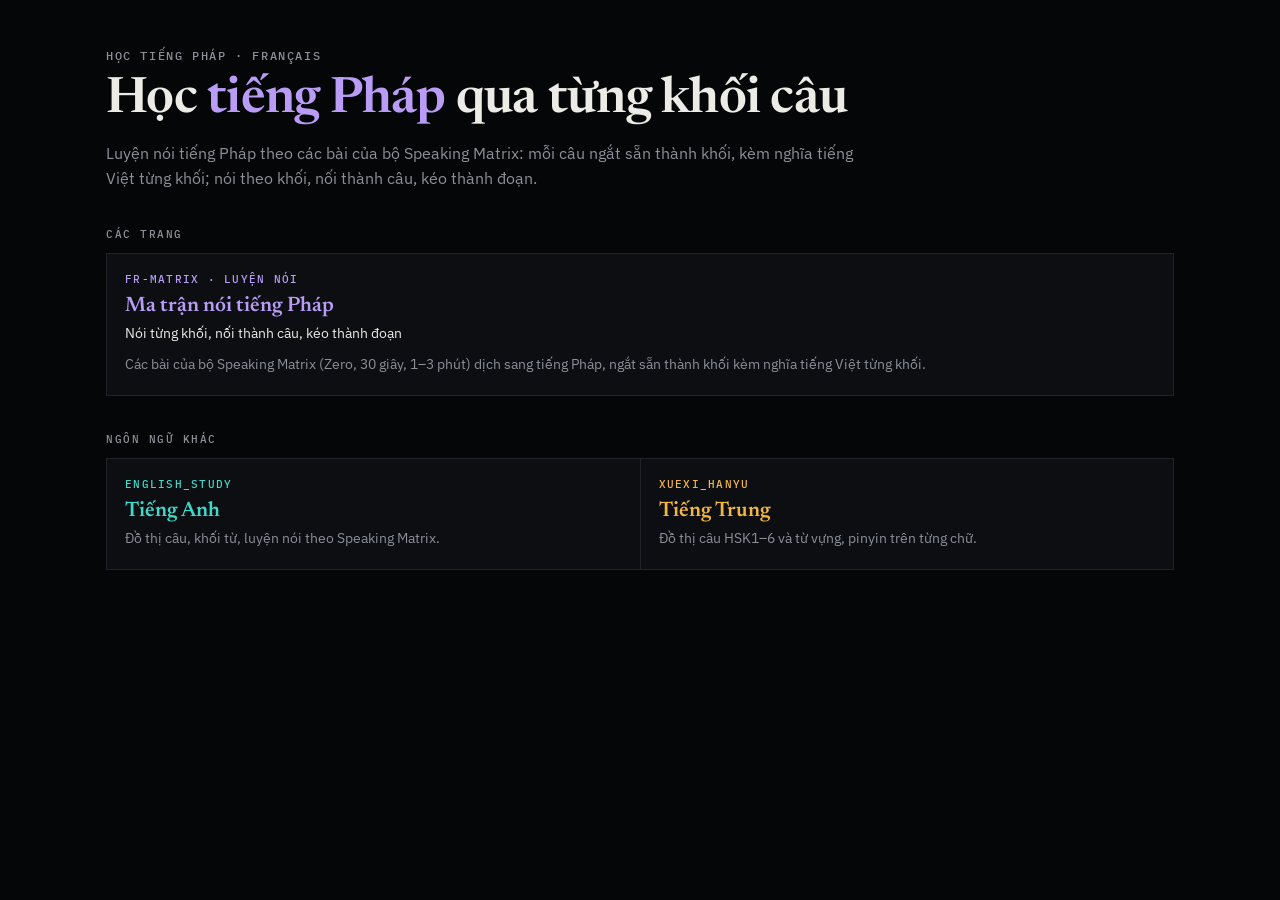
==== src/index.html @ 8d7e86f6 "Trang luyện nói tiếng Pháp theo các bài Speaking Matrix Bản đầu: 1735/2698 câu đã dịch; các bài còn " ====
<!doctype html>
<html lang="vi">
<head>
<meta charset="utf-8">
<meta name="viewport" content="width=device-width, initial-scale=1">
<title>Học tiếng Pháp</title>
<link rel="stylesheet" href="https://fonts.googleapis.com/css2?family=IBM+Plex+Mono:wght@400;500&family=IBM+Plex+Sans:wght@400;500;600&family=Newsreader:opsz,wght@6..72,400;6..72,600&display=swap">
<style>
  /* Tông noir như các trang bên dưới, không đổi theo sáng/tối của máy. */
  :root{
    --bg:#050608; --panel:#0C0E11; --panel2:#161B20; --ink:#EDEBE6; --muted:#8B9098; --line:#1E242A;
    --en:#3ED9C9; --zh:#F2B646; --fr:#B99CF6;
  }
  *{box-sizing:border-box}
  body{margin:0; background:var(--bg); color:var(--ink);
    font:15px/1.55 "IBM Plex Sans", system-ui, -apple-system, "Segoe UI", sans-serif; -webkit-font-smoothing:antialiased}
  .wrap{max-width:1100px; margin:0 auto; padding:48px 16px 64px}
  .eyebrow{margin:0 0 10px; color:var(--muted); font:500 11.5px "IBM Plex Mono", monospace; letter-spacing:.14em; text-transform:uppercase}
  h1{margin:0 0 14px; font:600 clamp(30px, 5vw, 50px)/1.08 "Newsreader", Georgia, serif; letter-spacing:-.015em}
  h1 em{font-style:normal; color:var(--k)}
  .lede{margin:0 0 36px; max-width:760px; color:var(--muted); font-size:16px}
  h2{margin:36px 0 12px; font:500 11px "IBM Plex Mono", monospace; letter-spacing:.14em; text-transform:uppercase; color:var(--muted)}
  .grid{display:grid; grid-template-columns:repeat(auto-fit, minmax(260px, 1fr)); gap:1px; background:var(--line); border:1px solid var(--line)}
  a.card{display:block; padding:18px 18px 20px; background:var(--panel); color:inherit; text-decoration:none; transition:background .12s}
  a.card:hover{background:var(--panel2)}
  a.card:focus-visible{outline:2px solid var(--k); outline-offset:-2px}
  .en{--k:var(--en)} .zh{--k:var(--zh)} .fr{--k:var(--fr)}
  .card .n{display:block; margin-bottom:8px; color:var(--k); font:500 10.5px "IBM Plex Mono", monospace; letter-spacing:.12em; text-transform:uppercase}
  .card h3{margin:0 0 4px; font:600 21px/1.2 "Newsreader", Georgia, serif; color:var(--k)}
  .card .tag{margin:0 0 10px; color:var(--ink); font-size:13.5px}
  .card p{margin:0; color:var(--muted); font-size:13.5px}
</style>
</head>
<body>
<div class="wrap fr">
  <p class="eyebrow">Học tiếng Pháp · <span lang="fr">Français</span></p>
  <h1>Học <em>tiếng Pháp</em> qua từng khối câu</h1>
  <p class="lede">Luyện nói tiếng Pháp theo các bài của bộ Speaking Matrix: mỗi câu ngắt sẵn thành khối, kèm nghĩa tiếng Việt từng khối; nói theo khối, nối thành câu, kéo thành đoạn.</p>

  <h2>Các trang</h2>
  <div class="grid">
    <a class="card fr" href="fr-matrix/index.html">
      <span class="n">fr-matrix · luyện nói</span>
      <h3>Ma trận nói tiếng Pháp</h3>
      <p class="tag">Nói từng khối, nối thành câu, kéo thành đoạn</p>
      <p>Các bài của bộ Speaking Matrix (Zero, 30 giây, 1–3 phút) dịch sang tiếng Pháp, ngắt sẵn thành khối kèm nghĩa tiếng Việt từng khối.</p>
    </a>
  </div>

  <h2>Ngôn ngữ khác</h2>
  <div class="grid">
    <a class="card en" href="https://tmn281196.github.io/english_study/">
      <span class="n">english_study</span>
      <h3>Tiếng Anh</h3>
      <p>Đồ thị câu, khối từ, luyện nói theo Speaking Matrix.</p>
    </a>
    <a class="card zh" href="https://tmn281196.github.io/xuexi_hanyu/">
      <span class="n">xuexi_hanyu</span>
      <h3>Tiếng Trung</h3>
      <p>Đồ thị câu HSK1–6 và từ vựng, pinyin trên từng chữ.</p>
    </a>
  </div>

</div>
</body>
</html>
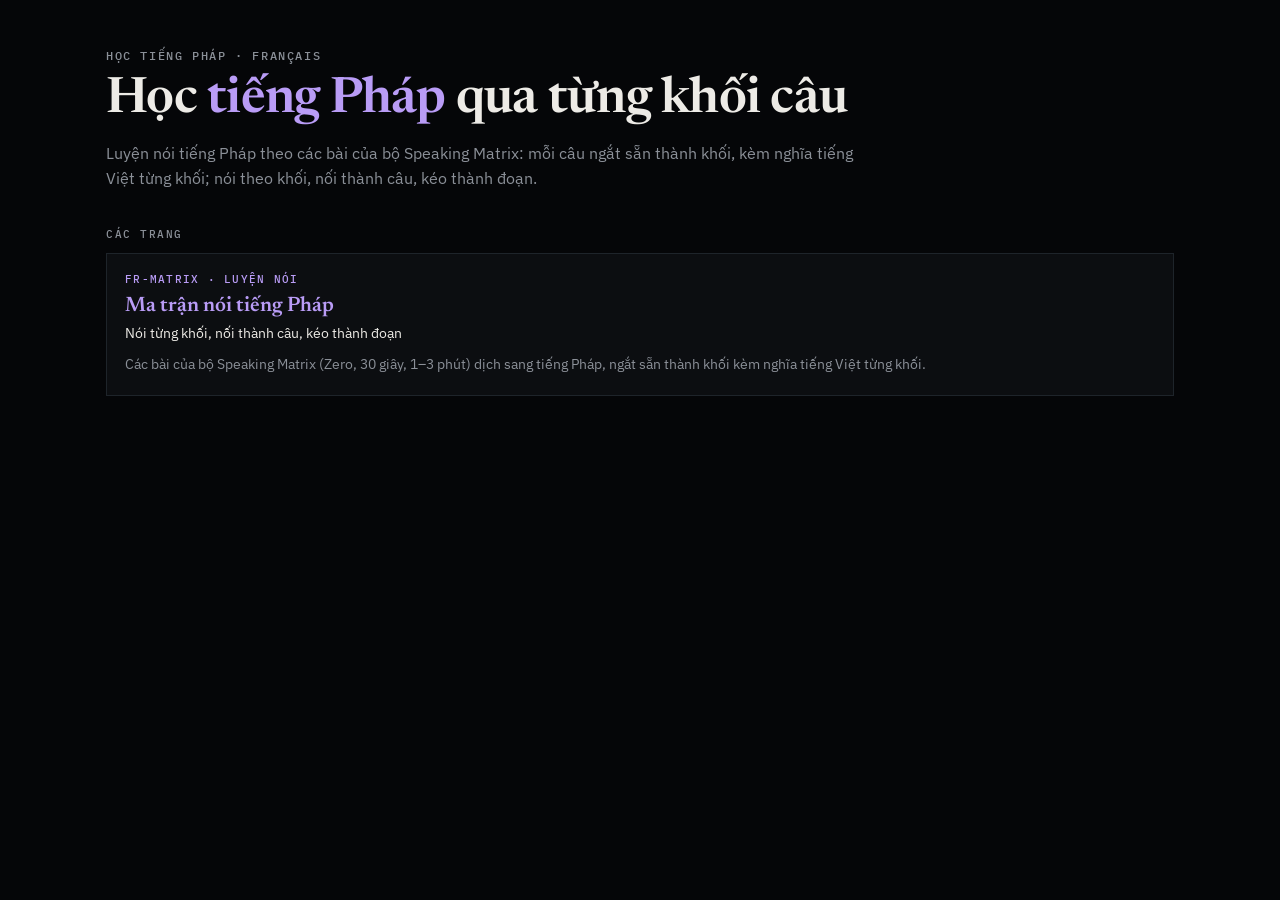
==== commit 30938674: "Bỏ phần nhắc tới ngôn ngữ khác Co-Authored-By: Claude Opus 5.5 <noreply@anthropic.com>" ====
--- a/src/index.html
+++ b/src/index.html
@@ -9,7 +9,7 @@
   /* Tông noir như các trang bên dưới, không đổi theo sáng/tối của máy. */
   :root{
     --bg:#050608; --panel:#0C0E11; --panel2:#161B20; --ink:#EDEBE6; --muted:#8B9098; --line:#1E242A;
-    --en:#3ED9C9; --zh:#F2B646; --fr:#B99CF6;
+    --fr:#B99CF6;
   }
   *{box-sizing:border-box}
   body{margin:0; background:var(--bg); color:var(--ink);
@@ -24,7 +24,7 @@
   a.card{display:block; padding:18px 18px 20px; background:var(--panel); color:inherit; text-decoration:none; transition:background .12s}
   a.card:hover{background:var(--panel2)}
   a.card:focus-visible{outline:2px solid var(--k); outline-offset:-2px}
-  .en{--k:var(--en)} .zh{--k:var(--zh)} .fr{--k:var(--fr)}
+  .fr{--k:var(--fr)}
   .card .n{display:block; margin-bottom:8px; color:var(--k); font:500 10.5px "IBM Plex Mono", monospace; letter-spacing:.12em; text-transform:uppercase}
   .card h3{margin:0 0 4px; font:600 21px/1.2 "Newsreader", Georgia, serif; color:var(--k)}
   .card .tag{margin:0 0 10px; color:var(--ink); font-size:13.5px}
@@ -47,20 +47,6 @@
     </a>
   </div>
 
-  <h2>Ngôn ngữ khác</h2>
-  <div class="grid">
-    <a class="card en" href="https://tmn281196.github.io/english_study/">
-      <span class="n">english_study</span>
-      <h3>Tiếng Anh</h3>
-      <p>Đồ thị câu, khối từ, luyện nói theo Speaking Matrix.</p>
-    </a>
-    <a class="card zh" href="https://tmn281196.github.io/xuexi_hanyu/">
-      <span class="n">xuexi_hanyu</span>
-      <h3>Tiếng Trung</h3>
-      <p>Đồ thị câu HSK1–6 và từ vựng, pinyin trên từng chữ.</p>
-    </a>
-  </div>
-
 </div>
 </body>
 </html>
